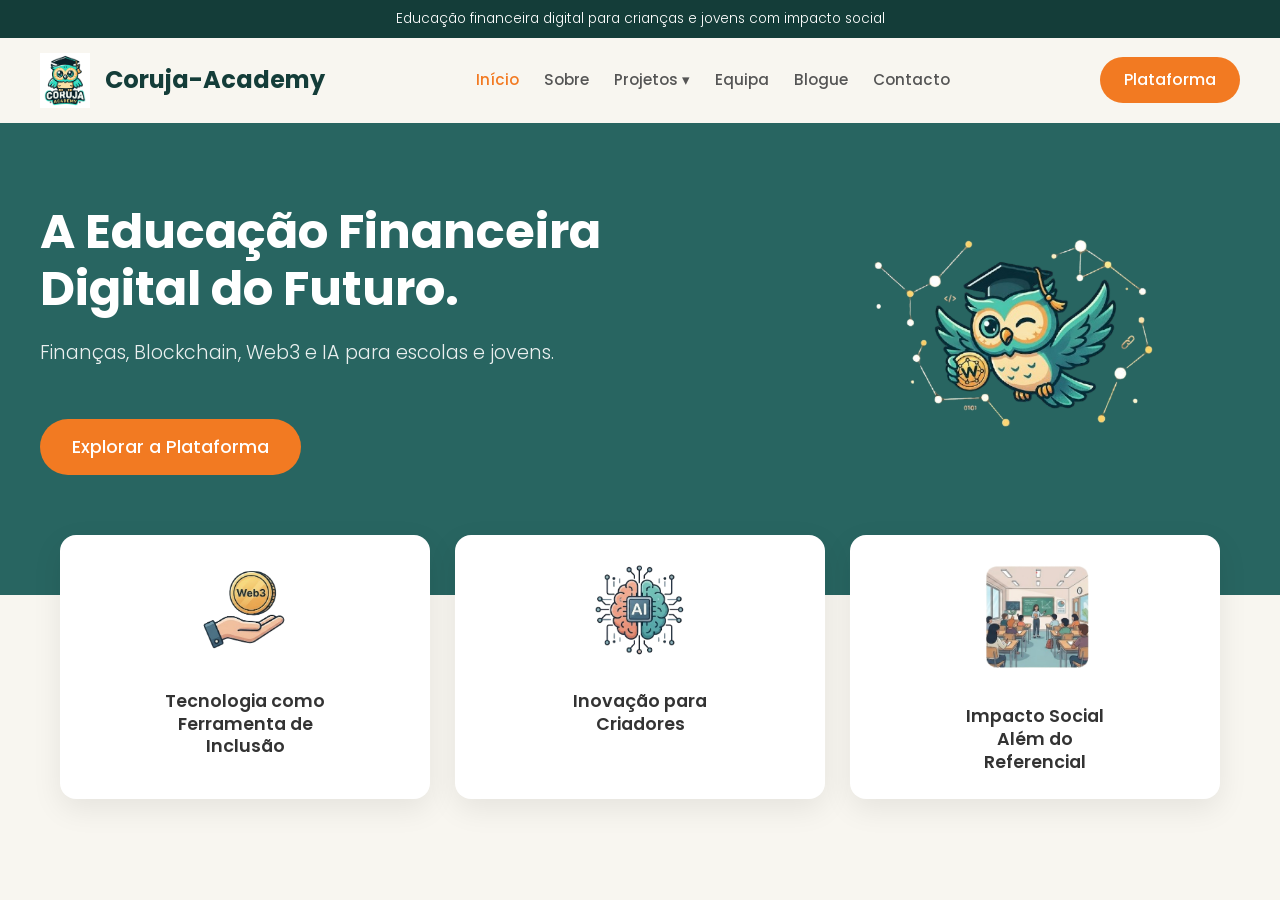
==== index.html @ 9fd053d0 "." ====
<!DOCTYPE html>
<html lang="pt" data-theme="light">
  <head>
    <title>Coruja-Academy | Educação Financeira Digital</title>
    <meta charset="UTF-8" />
    <meta name="viewport" content="width=device-width, initial-scale=1.0" />
    <link rel="preconnect" href="https://fonts.googleapis.com" />
    <link rel="preconnect" href="https://fonts.gstatic.com" crossorigin />
    <link
      href="https://fonts.googleapis.com/css2?family=Poppins:wght@300;400;500;600;700&display=swap"
      rel="stylesheet"
    />
    <link rel="stylesheet" href="./assets/css/_variables.css" />
    <link rel="stylesheet" href="./assets/css/global.css" />
    <link rel="stylesheet" href="./assets/css/index.css" />
  </head>
  <body>
    <!-- Barra de Anúncio Topo -->
    <div class="top-bar">
      <p>Educação financeira digital para crianças e jovens com impacto social</p>
    </div>

    <!-- Cabeçalho Principal -->
    <header class="main-header">
      <div class="logo-container">
        <img
          src="./assets/images/Coruja-Academy-moodle.webp"
          alt="Logotipo Coruja-Academy"
          class="logo-img"
        />
        <span class="logo-text">Coruja-Academy</span>
      </div>
      
      <nav class="main-nav">
        <ul>
          <li><a href="index.html" class="active">Início</a></li>
          <li><a href="sobre.html">Sobre</a></li>
          <li><a href="projetos.html">Projetos ▾</a></li>
          <li><a href="equipa.html">Equipa</a></li>
          <li><a href="blogue.html">Blogue</a></li>
          <li><a href="contacto.html">Contacto</a></li>
        </ul>
      </nav>

      <div class="header-actions">
        <a href="plataforma.html" class="btn btn-primary">Plataforma</a>
      </div>
    </header>

    <main>
      <!-- Secção Hero (Banner Principal) -->
      <section class="hero-section">
        <!-- Padrão de fundo (opcional, podes usar uma imagem aqui via CSS) -->
        <div class="hero-bg-pattern"></div>
        
        <div class="hero-content">
          <div class="hero-text">
            <h1>A Educação Financeira<br>Digital do Futuro.</h1>
            <p>Finanças, Blockchain, Web3 e IA para escolas e jovens.</p>
            <a href="plataforma.html" class="btn btn-primary btn-large">Explorar a Plataforma</a>
          </div>
          
          <div class="hero-image">
            <img src="./assets/images/coruja_mascote.png" alt="Coruja Mascote" />
          </div>
        </div>
      </section>

      <!-- Secção de Destaques (Cartões Sobrepostos) -->
      <section class="features-section">
        <div class="container features-grid">
          
          <!-- Cartão 1 -->
          <div class="feature-card">
            <div class="feature-icon">
              <img src="./assets/images/icon-web3.png" alt="Ícone Web3" />
            </div>
            <h3>Tecnologia como<br>Ferramenta de<br>Inclusão</h3>
          </div>

          <!-- Cartão 2 -->
          <div class="feature-card">
            <div class="feature-icon">
              <img src="./assets/images/icon-ai.png" alt="Ícone IA" />
            </div>
            <h3>Inovação para<br>Criadores</h3>
          </div>

          <!-- Cartão 3 -->
          <div class="feature-card">
            <div class="feature-image-wrapper">
               <img src="./assets/images/impacto-social.png" alt="Sala de aula" />
            </div>
            <h3>Impacto Social<br>Além do<br>Referencial</h3>
          </div>

        </div>
      </section>
      
      <!-- O resto do teu conteúdo (Equipa, Blog) entraria aqui abaixo -->

    </main>
  </body>
</html>
---- assets/css/_variables.css ----
/* =========================================
   VARIÁVEIS GLOBAIS
   ========================================= */
:root {
  /* Cores Coruja-Academy (Novas) */
  --color-primary-teal: #2A6A65;
  --color-dark-teal: #143D39;
  --color-orange: #F27A22;
  --color-orange-hover: #d96819;
  --color-bg-light: #F8F6F0;
  --color-text-dark: #333333;
  --color-text-light: #ffffff;
  
  /* Cores de Sistema (Antigas) */
  --blue01: #42446e;
  --grey01: #040d11; 
  --grey02: #363636;
  --grey03: #666666;
  --grey04: #a7a7a7;
  --grey05: #cccccc;
  --green01: #018c0f;
  --green02: #d7ffe0;
  --white: #eef7fb;
  --primaryGradient: linear-gradient(#98c7e7, #4a4dd3);
  
  /* Tipografia */
  --font-main: 'Poppins', sans-serif;
  --fontWeightLight: 300;
  --fontWeightRegular: 400;
  --fontWeightMedium: 500;
  --fontWeightBold: 600;
  --fontWeightSuperBold: 700;
}

html[data-theme="light"] {
  --background: var(--white);
  --colorH1: var(--blue01);
  --colorH2: var(--blue01);
  --colorH3: var(--grey03);
  --colorH4: var(--blue01);
  --colorP: var(--grey03);
  --colorPrimaryMenu: var(--grey03);
  --colorText: var(--blue01);
  --colorBorder: #949494;
}

html[data-theme="dark"] {
  --background: var(--grey01);
  --colorH1: var(--grey05);
  --colorH2: var(--grey05);
  --colorH3: var(--grey04);
  --colorH4: var(--grey05);
  --colorP: var(--grey05);
  --colorPrimaryMenu: var(--grey04);
  --colorText: var(--white);
  --colorBorder: #949494;
}
---- assets/css/global.css ----
/* =========================================
   ESTILOS GLOBAIS (Reset, Nav, Base Layout)
   ========================================= */

* {
  margin: 0;
  padding: 0;
  box-sizing: border-box;
}

body {
  font-family: var(--font-main);
  background-color: var(--color-bg-light);
  color: var(--color-text-dark);
  line-height: 1.6;
}

a {
  text-decoration: none;
  color: inherit;
}

.container {
  max-width: 1200px;
  margin: 0 auto;
  padding: 0 20px;
}

/* --- Componentes Globais: Botões --- */
.btn {
  display: inline-block;
  padding: 10px 24px;
  border-radius: 30px;
  font-weight: 500;
  cursor: pointer;
  transition: all 0.3s ease;
}

.btn-primary {
  background-color: var(--color-orange);
  color: var(--color-text-light);
  border: none;
}

.btn-primary:hover {
  background-color: var(--color-orange-hover);
}

.btn-large {
  padding: 14px 32px;
  font-size: 1.1rem;
  margin-top: 20px;
}

/* --- Header e Navegação --- */
.top-bar {
  background-color: var(--color-dark-teal);
  color: var(--color-text-light);
  text-align: center;
  padding: 8px 15px;
  font-size: 0.85rem;
  font-weight: 300;
}

.main-header {
  display: flex;
  justify-content: space-between;
  align-items: center;
  padding: 15px 40px;
  background-color: var(--color-bg-light);
}

.logo-container {
  display: flex;
  align-items: center;
  gap: 15px;
}

.logo-img {
  width: 50px;
  height: auto;
}

.logo-text {
  font-size: 1.5rem;
  font-weight: 700;
  color: var(--color-dark-teal);
}

.main-nav ul {
  display: flex;
  list-style: none;
  gap: 25px;
}

.main-nav a {
  font-size: 0.95rem;
  font-weight: 500;
  color: #555;
  transition: color 0.3s;
}

.main-nav a:hover, .main-nav a.active {
  color: var(--color-orange);
}

/* --- Layout Estrutural Partilhado (Hero & Features) --- */
.hero-section {
  background-color: var(--color-primary-teal);
  position: relative;
  overflow: hidden;
  padding: 80px 40px 120px 40px;
}

.hero-bg-pattern {
  position: absolute;
  top: 0; left: 0; right: 0; bottom: 0;
  opacity: 0.1;
  background-color: var(--color-dark-teal);
  background-size: 20px 20px;
  z-index: 1;
}

.hero-content {
  max-width: 1200px;
  margin: 0 auto;
  display: flex;
  justify-content: space-between;
  align-items: center;
  position: relative;
  z-index: 2;
}

.hero-text {
  color: var(--color-text-light);
  max-width: 50%;
}

.hero-text h1, .hero-text h2 {
  font-size: 3rem;
  font-weight: 700;
  line-height: 1.2;
  margin-bottom: 20px;
}

.hero-text p {
  font-size: 1.2rem;
  font-weight: 300;
  margin-bottom: 30px;
  opacity: 0.9;
}

.features-section {
  position: relative;
  z-index: 10;
  margin-top: -60px; 
  padding-bottom: 60px;
}

.features-grid {
  display: flex;
  justify-content: space-between;
  gap: 25px;
}

.feature-card {
  background-color: #ffffff;
  border-radius: 16px;
  padding: 25px;
  flex: 1;
  display: flex;
  flex-direction: column; 
  align-items: center;    
  text-align: center;     
  gap: 20px;
  box-shadow: 0 10px 30px rgba(0,0,0,0.08);
  transition: transform 0.3s ease;
}

.feature-card:hover {
  transform: translateY(-5px);
}

.feature-card h3 {
  font-size: 1.1rem;
  font-weight: 600;
  color: var(--color-text-dark);
  line-height: 1.3;
}

.feature-card p {
  font-size: 1.1rem;
  font-weight: var(--fontWeightLight);
  color: var(--color-text-dark);
  line-height: 1.3;
}

@media (max-width: 992px) {
  .hero-content {
    flex-direction: column;
    text-align: center;
    gap: 40px;
  }
  .hero-text {
    max-width: 100%;
  }
  .features-grid {
    flex-direction: column;
  }
  .features-section {
    margin-top: 40px; 
  }

  
}
---- assets/css/index.css ----
/* =========================================
   PÁGINA: INÍCIO
   ========================================= */

.hero-image img {
  max-width: 450px;
  height: auto;
  animation: float 6s ease-in-out infinite;
}

@keyframes float {
  0% { transform: translateY(0px); }
  50% { transform: translateY(-20px); }
  100% { transform: translateY(0px); }
}

.feature-icon img {
  width: 100px;
  height: auto;
}

.feature-image-wrapper img {
  width: 120px;
  border-radius: 8px;
}
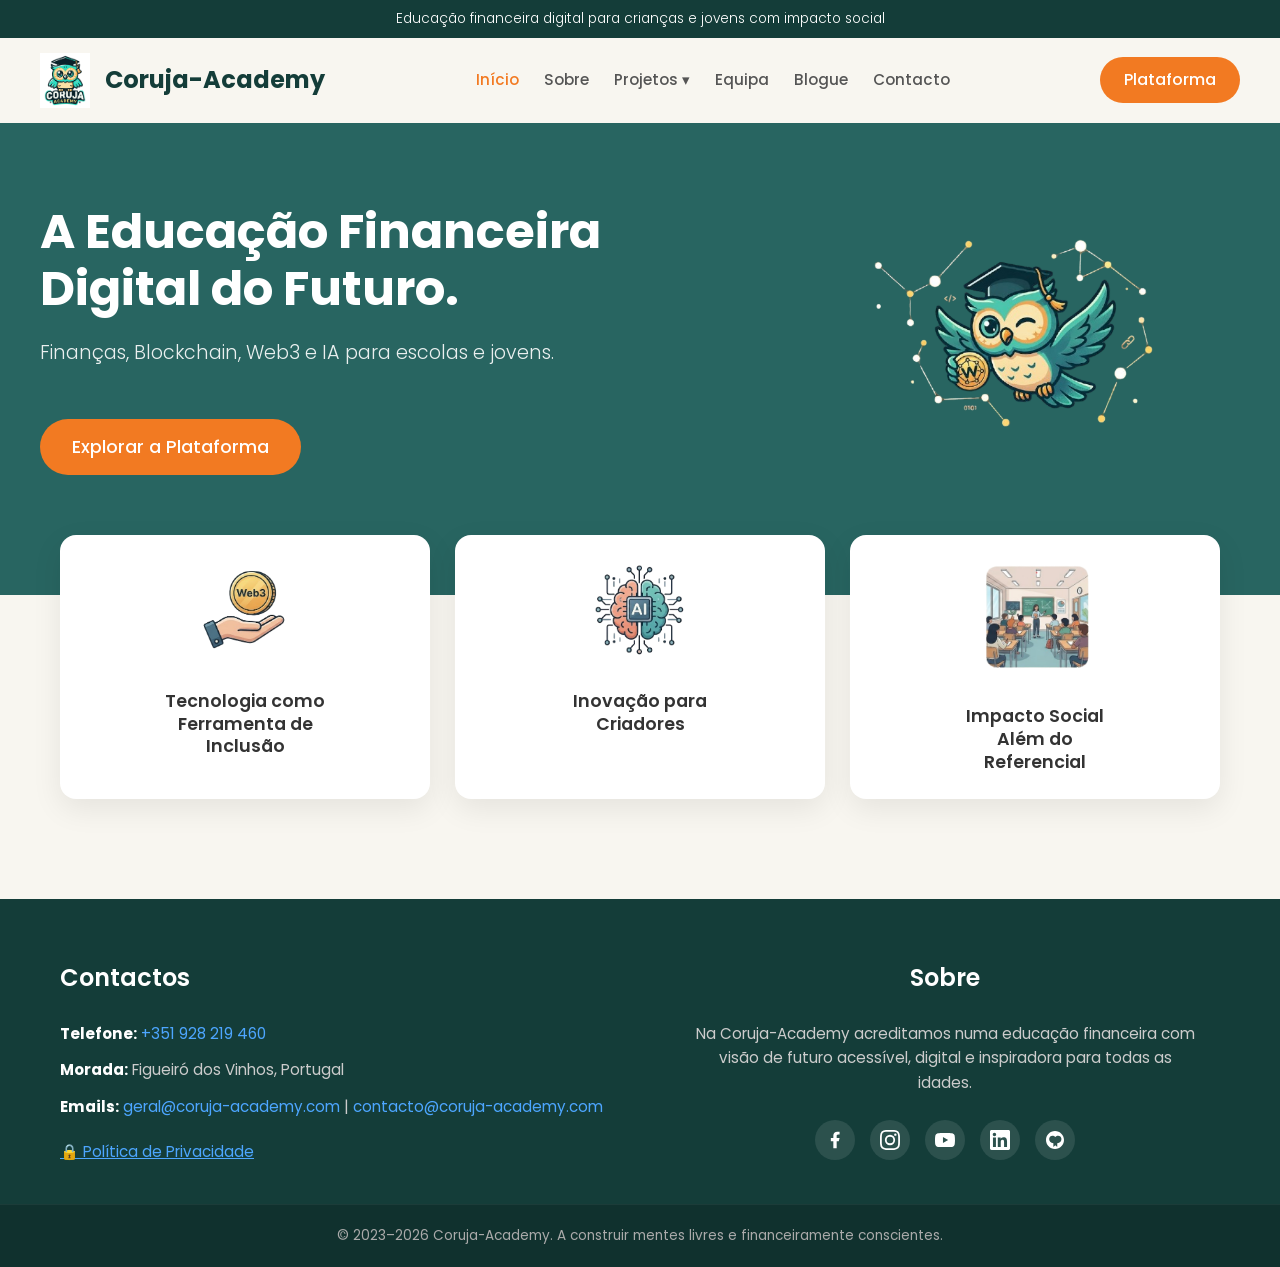
==== commit 79fc7f06: "," ====
--- a/index.html
+++ b/index.html
@@ -35,7 +35,13 @@
         <ul>
           <li><a href="index.html" class="active">Início</a></li>
           <li><a href="sobre.html">Sobre</a></li>
-          <li><a href="projetos.html">Projetos ▾</a></li>
+          <li class="dropdown">
+            <a href="#">Projetos ▾</a>
+            <ul class="dropdown-menu">
+              <li><a href="programas.html">Programas</a></li>
+              <li><a href="projeto-coruja.html">Projeto Coruja-Academy</a></li>
+            </ul>
+          </li>
           <li><a href="equipa.html">Equipa</a></li>
           <li><a href="blogue.html">Blogue</a></li>
           <li><a href="contacto.html">Contacto</a></li>
@@ -96,9 +102,91 @@
 
         </div>
       </section>
-      
-      <!-- O resto do teu conteúdo (Equipa, Blog) entraria aqui abaixo -->
+    </main>
+    <footer class="main-footer">
+      <div class="container footer-content">
+        
+        <!-- Coluna Esquerda: Contactos -->
+        <div class="footer-column">
+          <h3>Contactos</h3>
+          <ul class="contact-list">
+            <li><strong>Telefone:</strong> <a href="tel:+351928219460">+351 928 219 460</a></li>
+            <li><strong>Morada:</strong> Figueiró dos Vinhos, Portugal</li>
+            <li><strong>Emails:</strong> <a href="mailto:geral@coruja-academy.com">geral@coruja-academy.com</a> | <a href="mailto:contacto@coruja-academy.com">contacto@coruja-academy.com</a></li>
+          </ul>
+          <a href="https://coruja-academy.com/politica-de-privacidade-e-termos-de-utilizacao/" class="privacy-link">🔒 Política de Privacidade</a>
+        </div>
 
-    </main>
+        <!-- Coluna Direita: Sobre -->
+        <div class="footer-column">
+          <h3>Sobre</h3>
+          <p>Na Coruja-Academy acreditamos numa educação financeira com visão de futuro acessível, digital e inspiradora para todas as idades.</p>
+          <div class="social-icons">
+            <!-- Facebook -->
+            <a href="https://www.facebook.com/corujaaacademy" class="social-icon" aria-label="Facebook">
+              <svg viewBox="0 0 24 24" width="20" height="20" fill="currentColor">
+                <path d="M14 13.5h2.5l1-4H14v-2c0-1.03 0-2 2-2h1.5V2.14c-.326-.043-1.557-.14-2.857-.14C11.928 2 10 3.657 10 6.7v2.8H7v4h3V22h4v-8.5z"/>
+              </svg>
+            </a>
+            
+            <!-- Instagram -->
+            <a href="https://www.instagram.com/corujaaacademy" class="social-icon" aria-label="Instagram">
+              <svg viewBox="0 0 24 24" width="20" height="20" fill="currentColor">
+                <path d="M12 2.163c3.204 0 3.584.012 4.85.07 3.252.148 4.771 1.691 4.919 4.919.058 1.265.069 1.645.069 4.849 0 3.205-.012 3.584-.069 4.849-.149 3.225-1.664 4.771-4.919 4.919-1.266.058-1.644.07-4.85.07-3.204 0-3.584-.012-4.849-.07-3.26-.149-4.771-1.699-4.919-4.92-.058-1.265-.07-1.644-.07-4.849 0-3.204.013-3.583.07-4.849.149-3.227 1.664-4.771 4.919-4.919 1.266-.057 1.645-.069 4.849-.069zM12 0C8.741 0 8.333.014 7.053.072 2.695.272.273 2.69.073 7.052.014 8.333 0 8.741 0 12c0 3.259.014 3.668.072 4.948.2 4.358 2.618 6.78 6.98 6.98C8.333 23.986 8.741 24 12 24c3.259 0 3.668-.014 4.948-.072 4.354-.2 6.782-2.618 6.979-6.98.059-1.28.073-1.689.073-4.948 0-3.259-.014-3.667-.072-4.947-.196-4.354-2.617-6.78-6.979-6.98C15.668.014 15.259 0 12 0zm0 5.838a6.162 6.162 0 100 12.324 6.162 6.162 0 000-12.324zM12 16a4 4 0 110-8 4 4 0 010 8zm6.406-11.845a1.44 1.44 0 100 2.881 1.44 1.44 0 000-2.881z"/>
+              </svg>
+            </a>
+
+            <!-- YouTube -->
+            <a href="https://www.youtube.com/@Coruja-Academy" class="social-icon" aria-label="YouTube">
+              <svg viewBox="0 0 24 24" width="20" height="20" fill="currentColor">
+                <path d="M23.498 6.186a3.016 3.016 0 0 0-2.122-2.136C19.505 3.545 12 3.545 12 3.545s-7.505 0-9.377.505A3.017 3.017 0 0 0 .502 6.186C0 8.07 0 12 0 12s0 3.93.502 5.814a3.016 3.016 0 0 0 2.122 2.136c1.871.505 9.376.505 9.376.505s7.505 0 9.377-.505a3.015 3.015 0 0 0 2.122-2.136C24 15.93 24 12 24 12s0-3.93-.502-5.814zM9.545 15.568V8.432L15.818 12l-6.273 3.568z"/>
+              </svg>
+            </a>
+
+            <!-- LinkedIn -->
+            <a href="https://www.linkedin.com/company/coruja-academy/posts/?feedView=all" class="social-icon" aria-label="LinkedIn">
+              <svg viewBox="0 0 24 24" width="20" height="20" fill="currentColor">
+                <path d="M20.447 20.452h-3.554v-5.569c0-1.328-.027-3.037-1.852-3.037-1.853 0-2.136 1.445-2.136 2.939v5.667H9.351V9h3.414v1.561h.046c.477-.9 1.637-1.85 3.37-1.85 3.601 0 4.267 2.37 4.267 5.455v6.286zM5.337 7.433c-1.144 0-2.063-.926-2.063-2.065 0-1.138.92-2.063 2.063-2.063 1.14 0 2.064.925 2.064 2.063 0 1.139-.925 2.065-2.064 2.065zm1.782 13.019H3.555V9h3.564v11.452zM22.225 0H1.771C.792 0 0 .774 0 1.729v20.542C0 23.227.792 24 1.771 24h20.451C23.2 24 24 23.227 24 22.271V1.729C24 .774 23.2 0 22.222 0h.003z"/>
+              </svg>
+            </a>
+
+            <!-- OpenSea -->
+            <a href="https://opensea.io/0x32bb8fd0240c0668f5abc027a41864d397c1a126" class="social-icon" aria-label="OpenSea">
+              <svg viewBox="0 0 24 24" width="18" height="18" fill="currentColor">
+                <path d="M12 24C5.373 24 0 18.627 0 12S5.373 0 12 0s12 5.373 12 12-5.373 12-12 12zm3.118-17.72c-1.074.195-2.02.775-2.695 1.637-.676-.862-1.62-1.442-2.694-1.637a4.908 4.908 0 0 0-5.467 4.148 4.887 4.887 0 0 0 1.258 3.82c1.074 1.196 2.662 1.884 4.316 2.052v4.717c0 .17.202.26.326.14l2.257-2.257 2.257 2.257c.124.12.326.03.326-.14v-4.717c1.654-.168 3.242-.856 4.316-2.052a4.887 4.887 0 0 0 1.258-3.82 4.908 4.908 0 0 0-5.467-4.148z"/>
+              </svg>
+            </a>
+          </div>
+        </div>
+
+      </div>
+
+      <!-- Barra Inferior de Copyright -->
+      <div class="footer-bottom">
+        <div class="container">
+          <p>© 2023–2026 Coruja-Academy. A construir mentes livres e financeiramente conscientes.</p>
+        </div>
+      </div>
+    </footer>
+    <script>
+      document.addEventListener('DOMContentLoaded', function() {
+        const dropdownToggle = document.querySelector('.dropdown > a');
+        const dropdownParent = document.querySelector('.dropdown');
+
+        if(dropdownToggle) {
+          dropdownToggle.addEventListener('click', function(e) {
+            e.preventDefault(); // Evita que a página faça scroll para o topo ao clicar no "#"
+            dropdownParent.classList.toggle('show');
+          });
+
+          // Truque de UX: Fecha o menu se o utilizador clicar noutro local do site
+          document.addEventListener('click', function(e) {
+            if (!dropdownParent.contains(e.target)) {
+              dropdownParent.classList.remove('show');
+            }
+          });
+        }
+      });
+    </script>
   </body>
 </html>
--- a/assets/css/global.css
+++ b/assets/css/global.css
@@ -68,6 +68,9 @@
   align-items: center;
   padding: 15px 40px;
   background-color: var(--color-bg-light);
+  
+  position: relative;
+  z-index: 999;
 }
 
 .logo-container {
@@ -87,7 +90,7 @@
   color: var(--color-dark-teal);
 }
 
-.main-nav ul {
+.main-nav > ul {
   display: flex;
   list-style: none;
   gap: 25px;
@@ -211,5 +214,209 @@
     margin-top: 40px; 
   }
 
-  
+
+}
+
+
+/* --- Menu Dropdown (Atualizado para Clique) --- */
+.dropdown {
+  position: relative;
+}
+
+.dropdown-menu {
+  display: none; /* Garante que começa sempre escondido */
+  position: absolute;
+  top: 100%;
+  left: 0;
+  background-color: #ffffff;
+  box-shadow: 0 8px 25px rgba(0,0,0,0.1);
+  border-radius: 8px;
+  min-width: 240px;
+  flex-direction: column;
+  padding: 10px 0;
+  z-index: 100;
+}
+
+.dropdown-menu li {
+  width: 100%;
+}
+
+.dropdown-menu a {
+  display: block;
+  padding: 12px 20px;
+  font-size: 0.9rem;
+  color: var(--color-text-dark);
+  font-weight: 400;
+}
+
+.dropdown-menu a:hover {
+  background-color: var(--color-bg-light);
+  color: var(--color-orange);
+}
+
+/* A classe 'show' será adicionada pelo JavaScript quando clicarmos */
+.dropdown.show .dropdown-menu {
+  display: flex;
+}
+
+/*
+*
+* FOOTER
+*
+*/
+
+
+.footerWrapper .mainFooter {
+  display: flex;
+  justify-content: space-between;
+  align-items: center;
+  border-bottom: 2px solid var(--grey03);
+
+}
+
+/* =========================================
+   FOOTER GLOBAL
+   ========================================= */
+.main-footer {
+  background-color: var(--color-dark-teal); /* Verde escuro da marca em vez de preto */
+  color: var(--color-text-light);
+  padding-top: 60px;
+  margin-top: 40px; /* Garante espaço da secção anterior */
+}
+
+.footer-content {
+  display: flex;
+  justify-content: space-between;
+  gap: 60px;
+  margin-bottom: 40px;
+}
+
+.footer-column {
+  flex: 1;
+}
+
+.footer-column h3 {
+  font-size: 1.5rem;
+  margin-bottom: 25px;
+  color: #ffffff;
+  font-weight: 600;
+}
+
+/* Estilos da Lista de Contactos */
+.contact-list {
+  list-style: none;
+  margin-bottom: 20px;
+}
+
+.contact-list li {
+  margin-bottom: 12px;
+  color: #cccccc; /* Cinza claro para leitura mais suave */
+  font-size: 0.95rem;
+}
+
+.contact-list strong {
+  color: #ffffff;
+}
+
+/* Estilo para links de email e telefone */
+.contact-list a {
+  color: #4da6ff; /* O azul claro do site original */
+  transition: color 0.3s;
+}
+
+.contact-list a:hover {
+  color: var(--color-orange); /* Toque da nova identidade ao passar o rato */
+}
+
+.privacy-link {
+  display: inline-block;
+  color: #4da6ff;
+  text-decoration: underline;
+  font-size: 0.95rem;
+  transition: color 0.3s;
+}
+
+.privacy-link:hover {
+  color: var(--color-orange);
+}
+
+/* Coluna Sobre */
+.footer-column p {
+  color: #cccccc;
+  line-height: 1.6;
+  margin-bottom: 25px;
+  font-size: 0.95rem;
+  max-width: 500px;
+  text-align: center;
+}
+
+.footer-column:last-child {
+  display: flex;
+  flex-direction: column;
+  align-items: center;
+  text-align: center;  
+}
+
+.footer-column:last-child p {
+  color: #cccccc;
+  line-height: 1.6;
+  margin-bottom: 25px;
+  font-size: 0.95rem;
+  max-width: 500px;
+}
+
+/* Redes Sociais */
+.social-icons {
+  display: flex;
+  justify-content: center;
+  gap: 15px;
+}
+
+.social-icon {
+  display: flex;
+  align-items: center;
+  justify-content: center;
+  width: 40px;
+  height: 40px;
+  background-color: rgba(255, 255, 255, 0.1); /* Círculo subtil transparente */
+  border-radius: 50%;
+  color: #ffffff;
+  transition: background-color 0.3s, transform 0.3s;
+  font-weight: 600;
+  font-size: 0.85rem;
+}
+
+.social-icon:hover {
+  background-color: var(--color-orange);
+  transform: translateY(-4px); /* Pequeno salto ao passar o rato */
+  color: #ffffff;
+}
+
+.social-icon svg {
+  transition: transform 0.3s ease;
+}
+
+.social-icon:hover svg {
+  transform: scale(1.1); /* Faz o ícone "crescer" um bocadinho dentro do círculo */
+}
+
+/* Barra de Copyright (Fundo) */
+.footer-bottom {
+  background-color: rgba(0, 0, 0, 0.2); /* Escurece ligeiramente o verde escuro */
+  padding: 20px 0;
+  text-align: center;
+  border-top: 1px solid rgba(255, 255, 255, 0.05); /* Linha divisória muito ténue */
+}
+
+.footer-bottom p {
+  font-size: 0.85rem;
+  color: #aaaaaa;
+}
+
+/* Responsividade para Telemóveis e Tablets */
+@media (max-width: 768px) {
+  .footer-content {
+    flex-direction: column;
+    gap: 40px;
+  }
 }
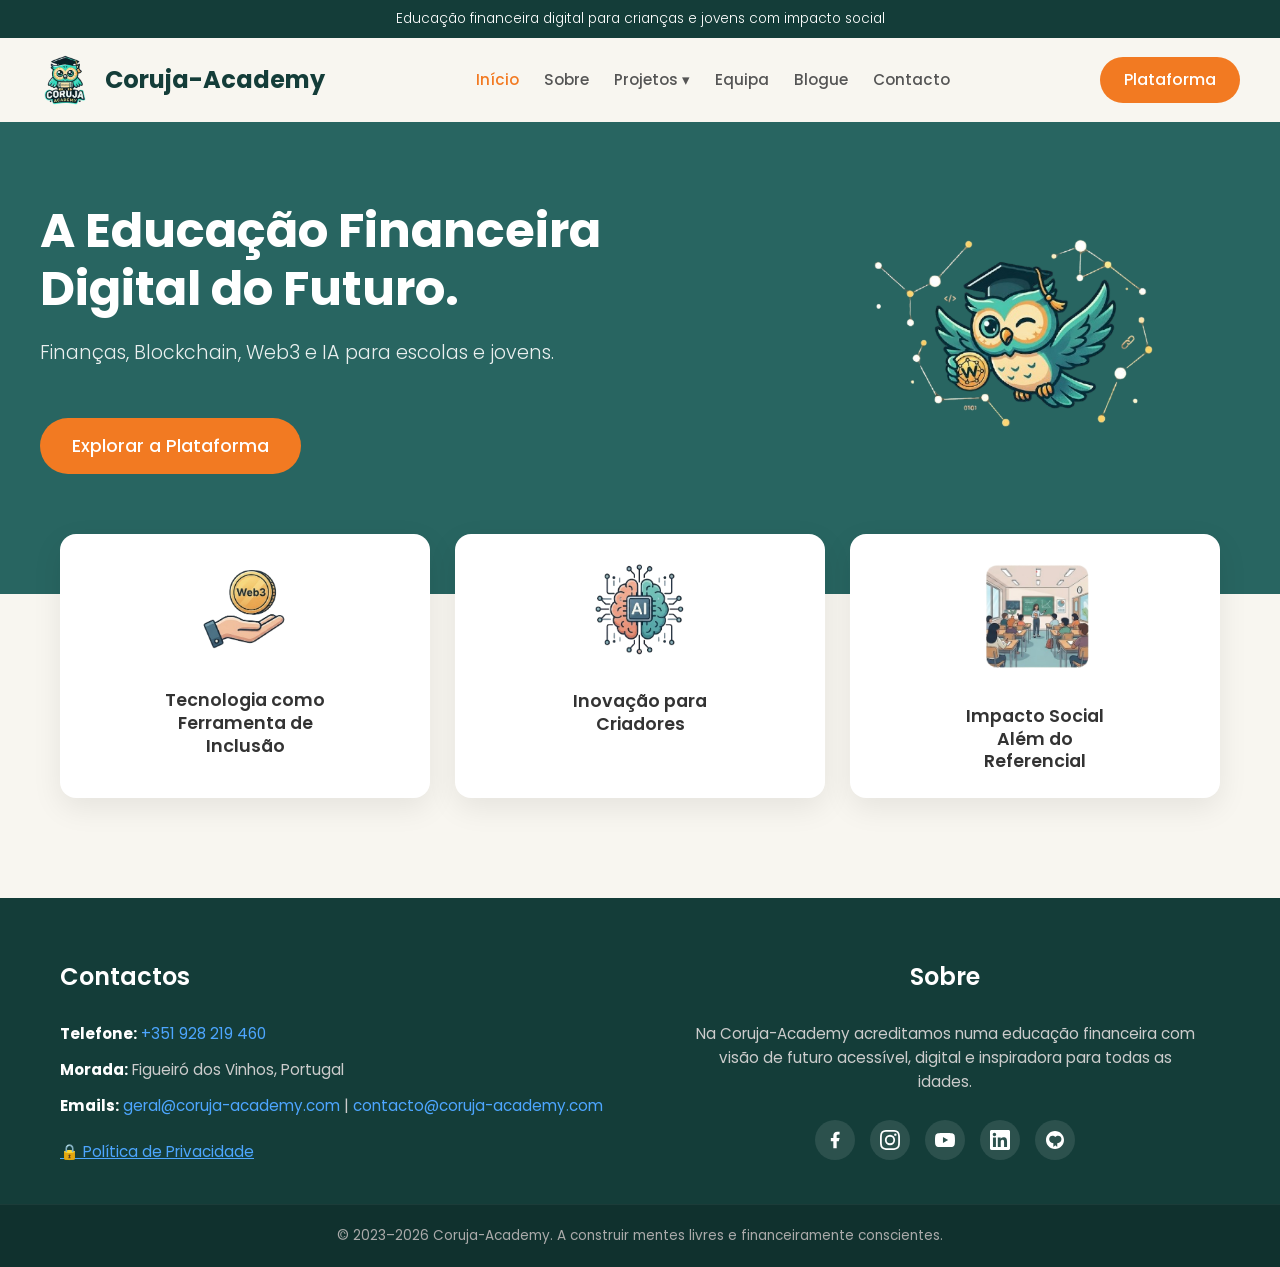
==== commit cacf2ff4: "." ====
--- a/index.html
+++ b/index.html
@@ -23,11 +23,7 @@
     <!-- Cabeçalho Principal -->
     <header class="main-header">
       <div class="logo-container">
-        <img
-          src="./assets/images/Coruja-Academy-moodle.webp"
-          alt="Logotipo Coruja-Academy"
-          class="logo-img"
-        />
+         <img src="./assets/images/coruja.webp" alt="Logotipo" class="logo-img" />
         <span class="logo-text">Coruja-Academy</span>
       </div>
       
@@ -39,7 +35,7 @@
             <a href="#">Projetos ▾</a>
             <ul class="dropdown-menu">
               <li><a href="programas.html">Programas</a></li>
-              <li><a href="projeto-coruja.html">Projeto Coruja-Academy</a></li>
+              <li><a href="academy.html">Projeto Coruja-Academy</a></li>
             </ul>
           </li>
           <li><a href="equipa.html">Equipa</a></li>
--- a/assets/css/global.css
+++ b/assets/css/global.css
@@ -235,6 +235,7 @@
   flex-direction: column;
   padding: 10px 0;
   z-index: 100;
+  list-style: none;
 }
 
 .dropdown-menu li {
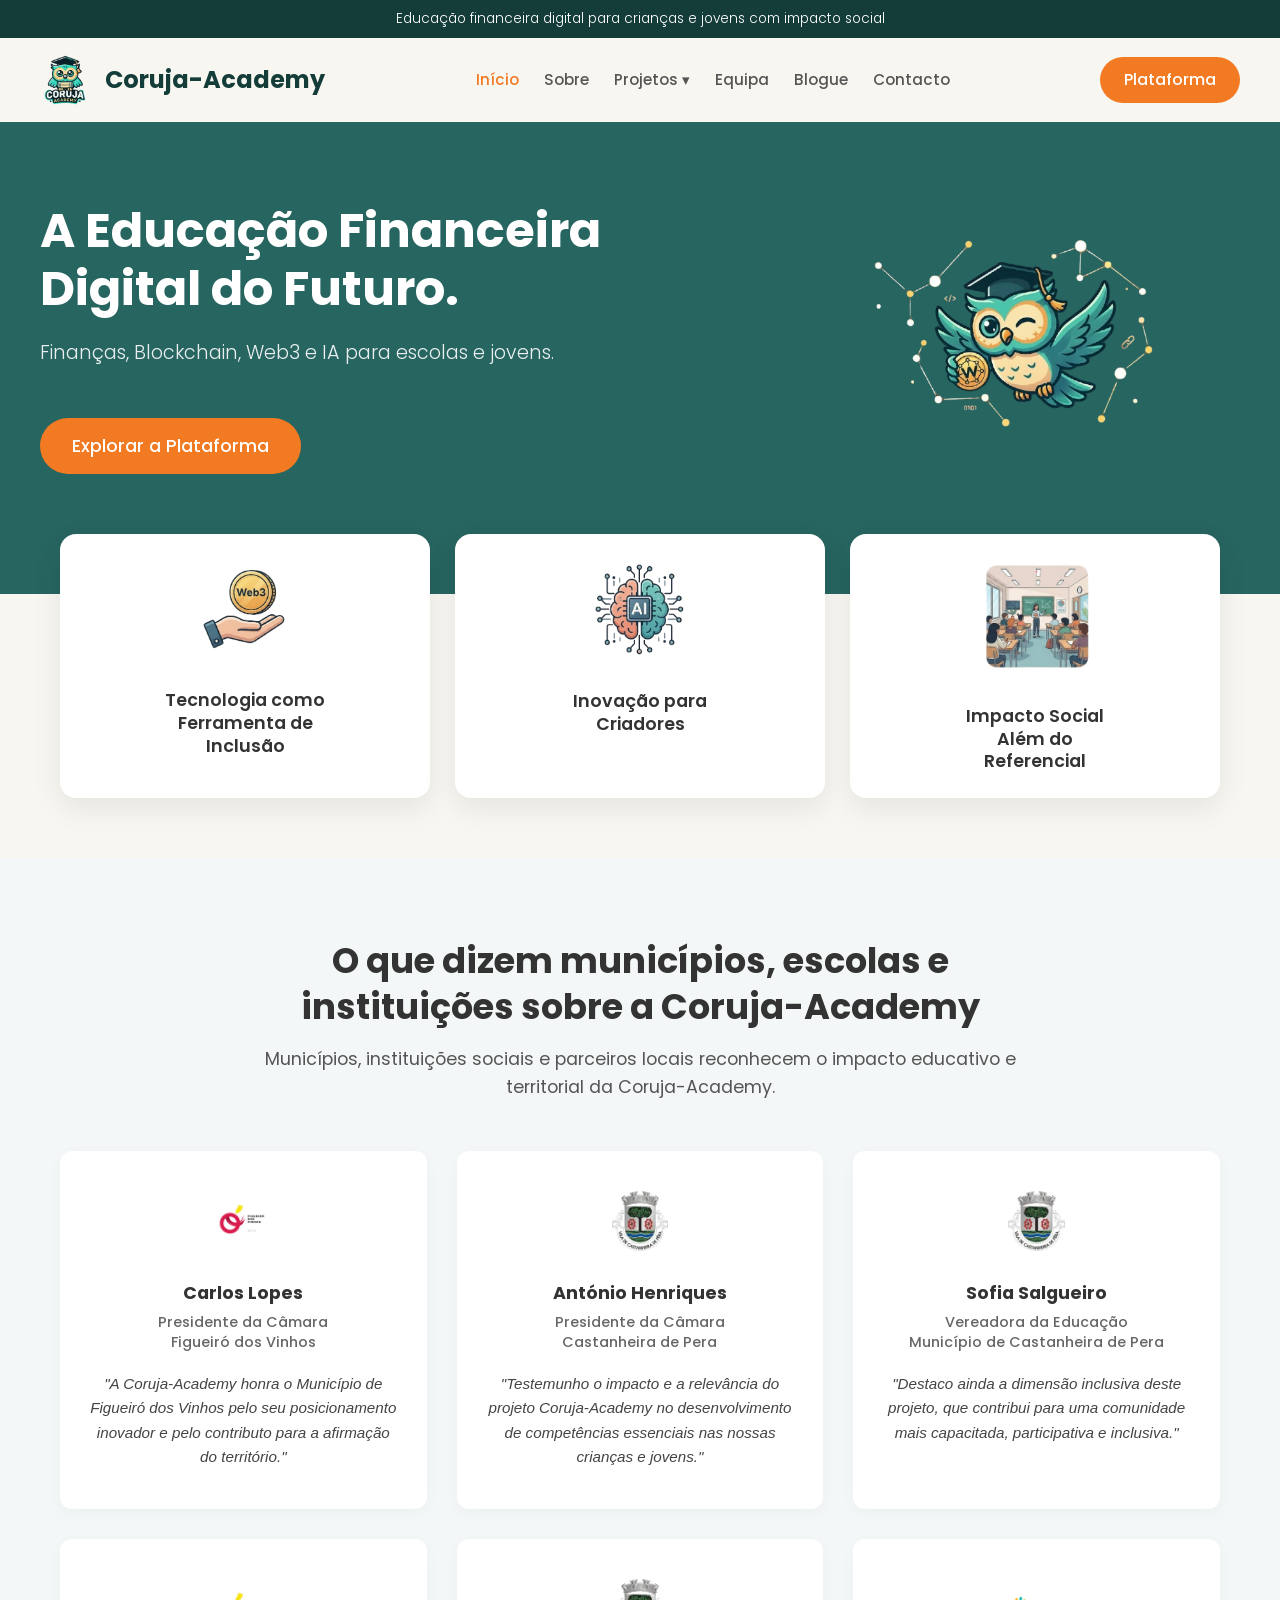
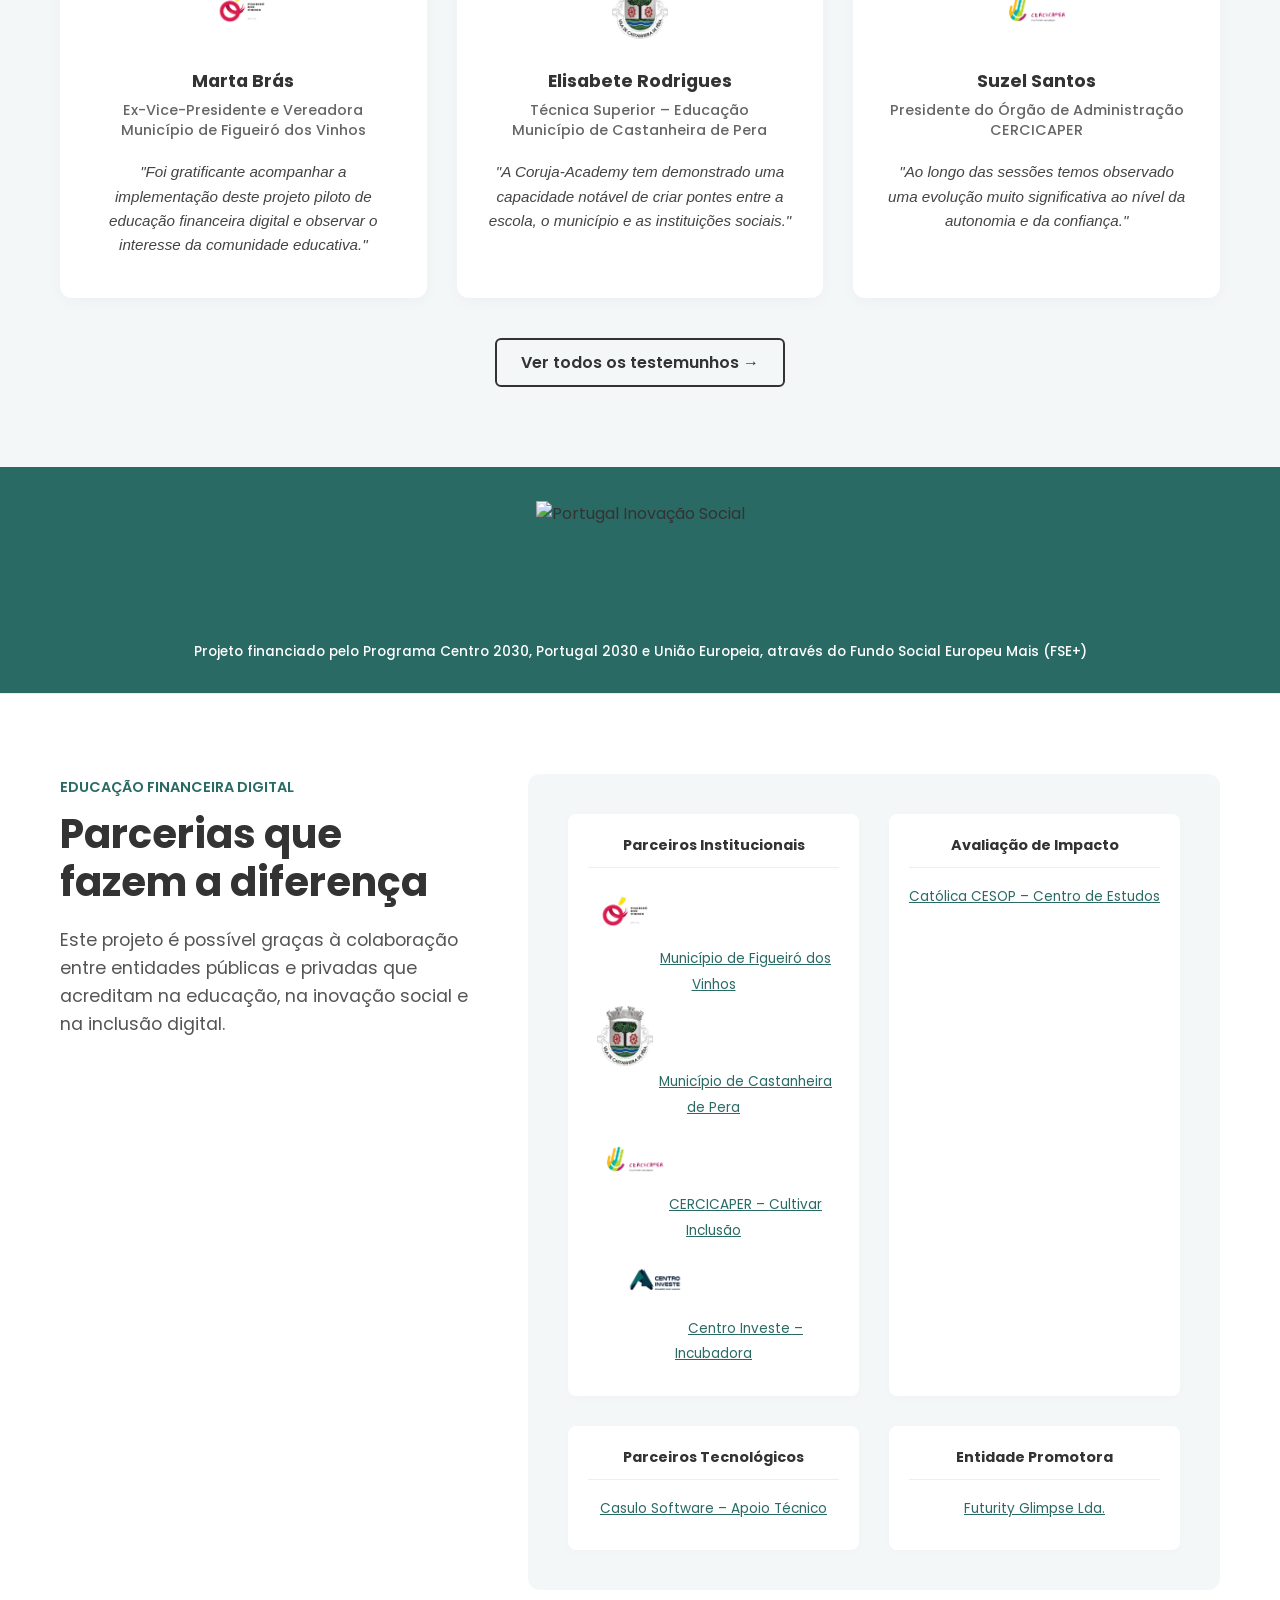
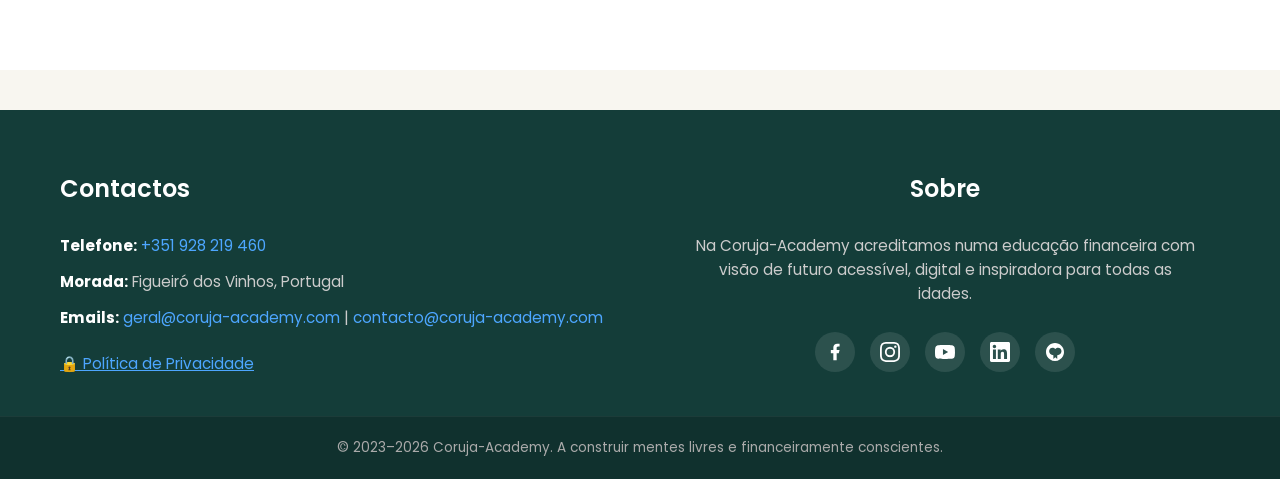
==== commit 5a91f5f8: "." ====
--- a/index.html
+++ b/index.html
@@ -98,6 +98,124 @@
 
         </div>
       </section>
+      <section class="testimonials-section">
+        <div class="container">
+          <header class="section-header-centered">
+            <h2>O que dizem municípios, escolas e instituições sobre a Coruja-Academy</h2>
+            <p>Municípios, instituições sociais e parceiros locais reconhecem o impacto educativo e territorial da Coruja-Academy.</p>
+          </header>
+
+          <div class="testimonials-grid">
+            <div class="testimonial-card">
+              <img src="./assets/images/figueiro.webp" alt="Logo Figueiró dos Vinhos" class="test-logo">
+              <h4>Carlos Lopes</h4>
+              <h5>Presidente da Câmara<br>Figueiró dos Vinhos</h5>
+              <p>"A Coruja-Academy honra o Município de Figueiró dos Vinhos pelo seu posicionamento inovador e pelo contributo para a afirmação do território."</p>
+            </div>
+
+            <div class="testimonial-card">
+              <img src="./assets/images/castanheira.webp" alt="Logo Castanheira de Pera" class="test-logo">
+              <h4>António Henriques</h4>
+              <h5>Presidente da Câmara<br>Castanheira de Pera</h5>
+              <p>"Testemunho o impacto e a relevância do projeto Coruja-Academy no desenvolvimento de competências essenciais nas nossas crianças e jovens."</p>
+            </div>
+
+            <div class="testimonial-card">
+              <img src="./assets/images/castanheira.webp" alt="Logo Castanheira de Pera" class="test-logo">
+              <h4>Sofia Salgueiro</h4>
+              <h5>Vereadora da Educação<br>Município de Castanheira de Pera</h5>
+              <p>"Destaco ainda a dimensão inclusiva deste projeto, que contribui para uma comunidade mais capacitada, participativa e inclusiva."</p>
+            </div>
+
+            <div class="testimonial-card">
+              <img src="./assets/images/figueiro.webp" alt="Logo Figueiró dos Vinhos" class="test-logo">
+              <h4>Marta Brás</h4>
+              <h5>Ex-Vice-Presidente e Vereadora<br>Município de Figueiró dos Vinhos</h5>
+              <p>"Foi gratificante acompanhar a implementação deste projeto piloto de educação financeira digital e observar o interesse da comunidade educativa."</p>
+            </div>
+
+            <div class="testimonial-card">
+              <img src="./assets/images/castanheira.webp" alt="Logo Castanheira de Pera" class="test-logo">
+              <h4>Elisabete Rodrigues</h4>
+              <h5>Técnica Superior – Educação<br>Município de Castanheira de Pera</h5>
+              <p>"A Coruja-Academy tem demonstrado uma capacidade notável de criar pontes entre a escola, o município e as instituições sociais."</p>
+            </div>
+
+            <div class="testimonial-card">
+              <img src="./assets/images/cercicaper.webp" alt="Logo CERCICAPER" class="test-logo">
+              <h4>Suzel Santos</h4>
+              <h5>Presidente do Órgão de Administração<br>CERCICAPER</h5>
+              <p>"Ao longo das sessões temos observado uma evolução muito significativa ao nível da autonomia e da confiança."</p>
+            </div>
+          </div>
+          
+          <div class="text-center" style="margin-top: 40px;">
+            <a href="#" class="btn-outline-dark">Ver todos os testemunhos →</a>
+          </div>
+        </div>
+      </section>
+      <section class="funding-banner">
+        <div class="container">
+          <div class="funding-logos">
+            <img src="https://coruja-academy.com/wp-content/uploads/2025/05/image002-1-1024x166.png" alt="Portugal Inovação Social">
+          </div>
+          <p>Projeto financiado pelo Programa Centro 2030, Portugal 2030 e União Europeia, através do Fundo Social Europeu Mais (FSE+)</p>
+        </div>
+      </section>
+      <section class="partners-section">
+        <div class="container partners-layout">
+          <div class="partners-text">
+            <span class="subtitle">Educação Financeira Digital</span>
+            <h2>Parcerias que fazem a diferença</h2>
+            <p>Este projeto é possível graças à colaboração entre entidades públicas e privadas que acreditam na educação, na inovação social e na inclusão digital.</p>
+          </div>
+
+          <div class="partners-logos-grid">
+            <div class="partner-box">
+              <h3>Parceiros Institucionais</h3>
+              <ul>
+                <li>
+                  <img src="./assets/images/figueiro.webp" alt="Logo figueiro" class="test-logo">
+                  <a href="#">Município de Figueiró dos Vinhos</a>
+                </li>
+                <li>
+                  <img src="./assets/images/castanheira.webp" alt="Logo castanheira" class="test-logo">
+                  <a href="#">Município de Castanheira de Pera</a>
+                </li>
+                <li>
+                  <img src="./assets/images/cercicaper.webp" alt="Logo cercicaper" class="test-logo">
+                  <a href="#">CERCICAPER – Cultivar Inclusão</a>
+                </li>
+                <li>
+                  <img src="./assets/images/centroinveste.webp" alt="Logo centroinveste" class="test-logo">
+                  <a href="#">Centro Investe – Incubadora</a>
+                </li>
+              </ul>
+            </div>
+            
+            <div class="partner-box">
+              <h3>Avaliação de Impacto</h3>
+              <ul>
+                <li><a href="#">Católica CESOP – Centro de Estudos</a></li>
+              </ul>
+            </div>
+
+            <div class="partner-box">
+              <h3>Parceiros Tecnológicos</h3>
+              <ul>
+                <li><a href="#">Casulo Software – Apoio Técnico</a></li>
+              </ul>
+            </div>
+
+            <div class="partner-box">
+              <h3>Entidade Promotora</h3>
+              <ul>
+                <li><a href="#">Futurity Glimpse Lda.</a></li>
+              </ul>
+            </div>
+          </div>
+        </div>
+      </section>
     </main>
     <footer class="main-footer">
       <div class="container footer-content">
@@ -154,7 +272,6 @@
             </a>
           </div>
         </div>
-
       </div>
 
       <!-- Barra Inferior de Copyright -->
--- a/assets/css/index.css
+++ b/assets/css/index.css
@@ -22,4 +22,242 @@
 .feature-image-wrapper img {
   width: 120px;
   border-radius: 8px;
+}
+
+/* =========================================
+   TESTEMUNHOS
+   ========================================= */
+.testimonials-section {
+  background-color: #f4f7f8; /* Fundo cinza/azul muito claro, como na imagem */
+  padding: 80px 0;
+}
+
+.section-header-centered {
+  text-align: center;
+  max-width: 800px;
+  margin: 0 auto 50px auto;
+}
+
+.section-header-centered h2 {
+  font-size: 2.2rem;
+  color: var(--color-text-dark);
+  margin-bottom: 15px;
+  line-height: 1.3;
+}
+
+.section-header-centered p {
+  font-size: 1.1rem;
+  color: #555;
+}
+
+.testimonials-grid {
+  display: grid;
+  grid-template-columns: repeat(3, 1fr);
+  gap: 30px;
+}
+
+.testimonial-card {
+  background-color: #ffffff;
+  border-radius: 12px;
+  padding: 40px 30px;
+  text-align: center;
+  box-shadow: 0 4px 15px rgba(0,0,0,0.03);
+  transition: transform 0.3s ease;
+}
+
+.testimonial-card:hover {
+  transform: translateY(-5px);
+  box-shadow: 0 10px 25px rgba(0,0,0,0.08);
+}
+
+.test-logo {
+  width: 60px;
+  height: 60px;
+  object-fit: contain;
+  margin-bottom: 20px;
+  border-radius: 50%; /* Faz o logo ficar redondo */
+}
+
+.testimonial-card h4 {
+  font-size: 1.1rem;
+  color: var(--color-text-dark);
+  font-weight: 700;
+  margin-bottom: 5px;
+}
+
+.testimonial-card h5 {
+  font-size: 0.9rem;
+  color: #666;
+  font-weight: 500;
+  margin-bottom: 20px;
+  line-height: 1.4;
+}
+
+.testimonial-card p {
+  font-size: 0.95rem;
+  color: #444;
+  font-style: italic;
+  line-height: 1.6;
+}
+
+.btn-outline-dark {
+  display: inline-block;
+  padding: 10px 24px;
+  border: 2px solid var(--color-text-dark);
+  color: var(--color-text-dark);
+  border-radius: 6px; /* Botão ligeiramente mais quadrado como na foto */
+  font-weight: 600;
+  transition: all 0.3s;
+}
+
+.btn-outline-dark:hover {
+  background-color: var(--color-text-dark);
+  color: white;
+}
+
+.text-center { text-align: center; }
+
+/* =========================================
+   PARCERIAS
+   ========================================= */
+.partners-section {
+  padding: 80px 0;
+  background-color: #ffffff;
+}
+
+.partners-layout {
+  display: flex;
+  gap: 60px;
+  align-items: flex-start;
+}
+
+.partners-text {
+  flex: 1;
+  position: sticky;
+  top: 100px; /* Faz o texto ficar fixo enquanto fazes scroll nos logos */
+}
+
+.partners-text .subtitle {
+  color: var(--color-primary-teal);
+  font-size: 0.9rem;
+  font-weight: 600;
+  text-transform: uppercase;
+}
+
+.partners-text h2 {
+  font-size: 2.5rem;
+  color: var(--color-text-dark);
+  margin: 10px 0 20px 0;
+  line-height: 1.2;
+}
+
+.partners-text p {
+  font-size: 1.1rem;
+  color: #555;
+  line-height: 1.6;
+}
+
+.partners-logos-grid {
+  flex: 1.5;
+  display: grid;
+  grid-template-columns: repeat(2, 1fr);
+  gap: 30px;
+  background-color: #f4f7f8;
+  padding: 40px;
+  border-radius: 12px;
+}
+
+.partner-box {
+  text-align: center;
+  background: white;
+  padding: 20px;
+  border-radius: 8px;
+  box-shadow: 0 2px 10px rgba(0,0,0,0.02);
+}
+
+.partner-box h3 {
+  font-size: 0.9rem;
+  color: #333;
+  margin-bottom: 15px;
+  font-weight: 700;
+  border-bottom: 1px solid #eee;
+  padding-bottom: 10px;
+}
+
+.partner-box ul {
+  list-style: none;
+}
+
+.partner-box li {
+  margin-bottom: 10px;
+}
+
+.partner-box a {
+  color: var(--color-primary-teal);
+  font-size: 0.85rem;
+  text-decoration: underline;
+  transition: color 0.3s;
+}
+
+.partner-box a:hover {
+  color: var(--color-orange);
+}
+
+/* =========================================
+   BANNER DE FINANCIAMENTO
+   ========================================= */
+.funding-banner {
+  background-color: var(--color-primary-teal);
+  padding: 30px 0;
+  border-top: 4px solid var(--color-primary-teal); /* A barra verde no topo */
+  border-bottom: 1px solid #eaeaea;
+  text-align: center;
+}
+
+.funding-logos {
+  display: flex;
+  justify-content: center;
+  align-items: center;
+  flex-wrap: wrap;
+  gap: 40px;
+  margin-bottom: 20px;
+}
+
+.funding-logos img {
+  height: 120px;
+  width: auto;
+  object-fit: contain;
+}
+
+.funding-banner p {
+  font-size: 0.85rem;
+  color: #ffffff;
+  font-weight: 500;
+  margin: 0;
+}
+
+/* Responsividade Global */
+@media (max-width: 992px) {
+  .testimonials-grid {
+    grid-template-columns: repeat(2, 1fr);
+  }
+  .partners-layout {
+    flex-direction: column; /* Coloca texto em cima e grelha em baixo no telemóvel */
+  }
+  .partners-text {
+    position: static;
+  }
+}
+
+@media (max-width: 768px) {
+  .testimonials-grid {
+    grid-template-columns: 1fr;
+  }
+  .partners-logos-grid {
+    grid-template-columns: 1fr;
+    padding: 20px;
+  }
+  .funding-logos {
+    gap: 20px;
+  }
 }
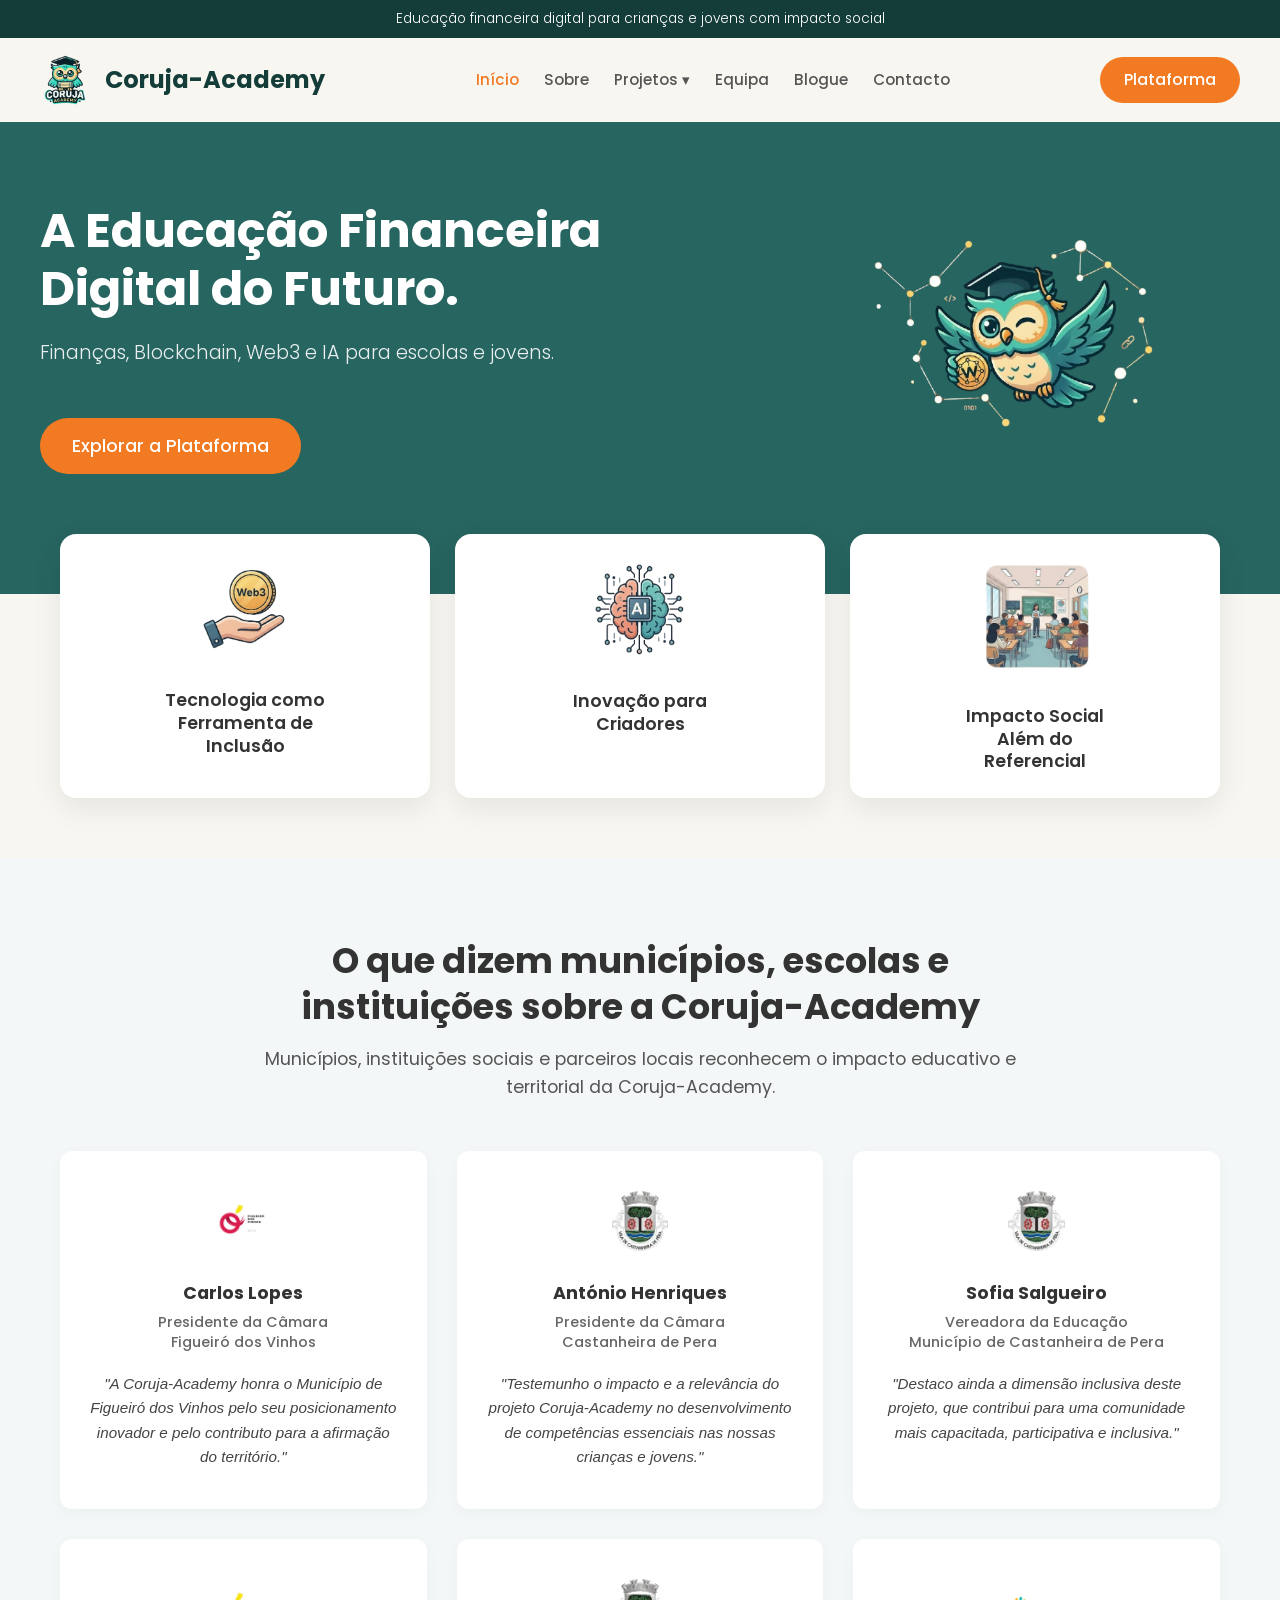
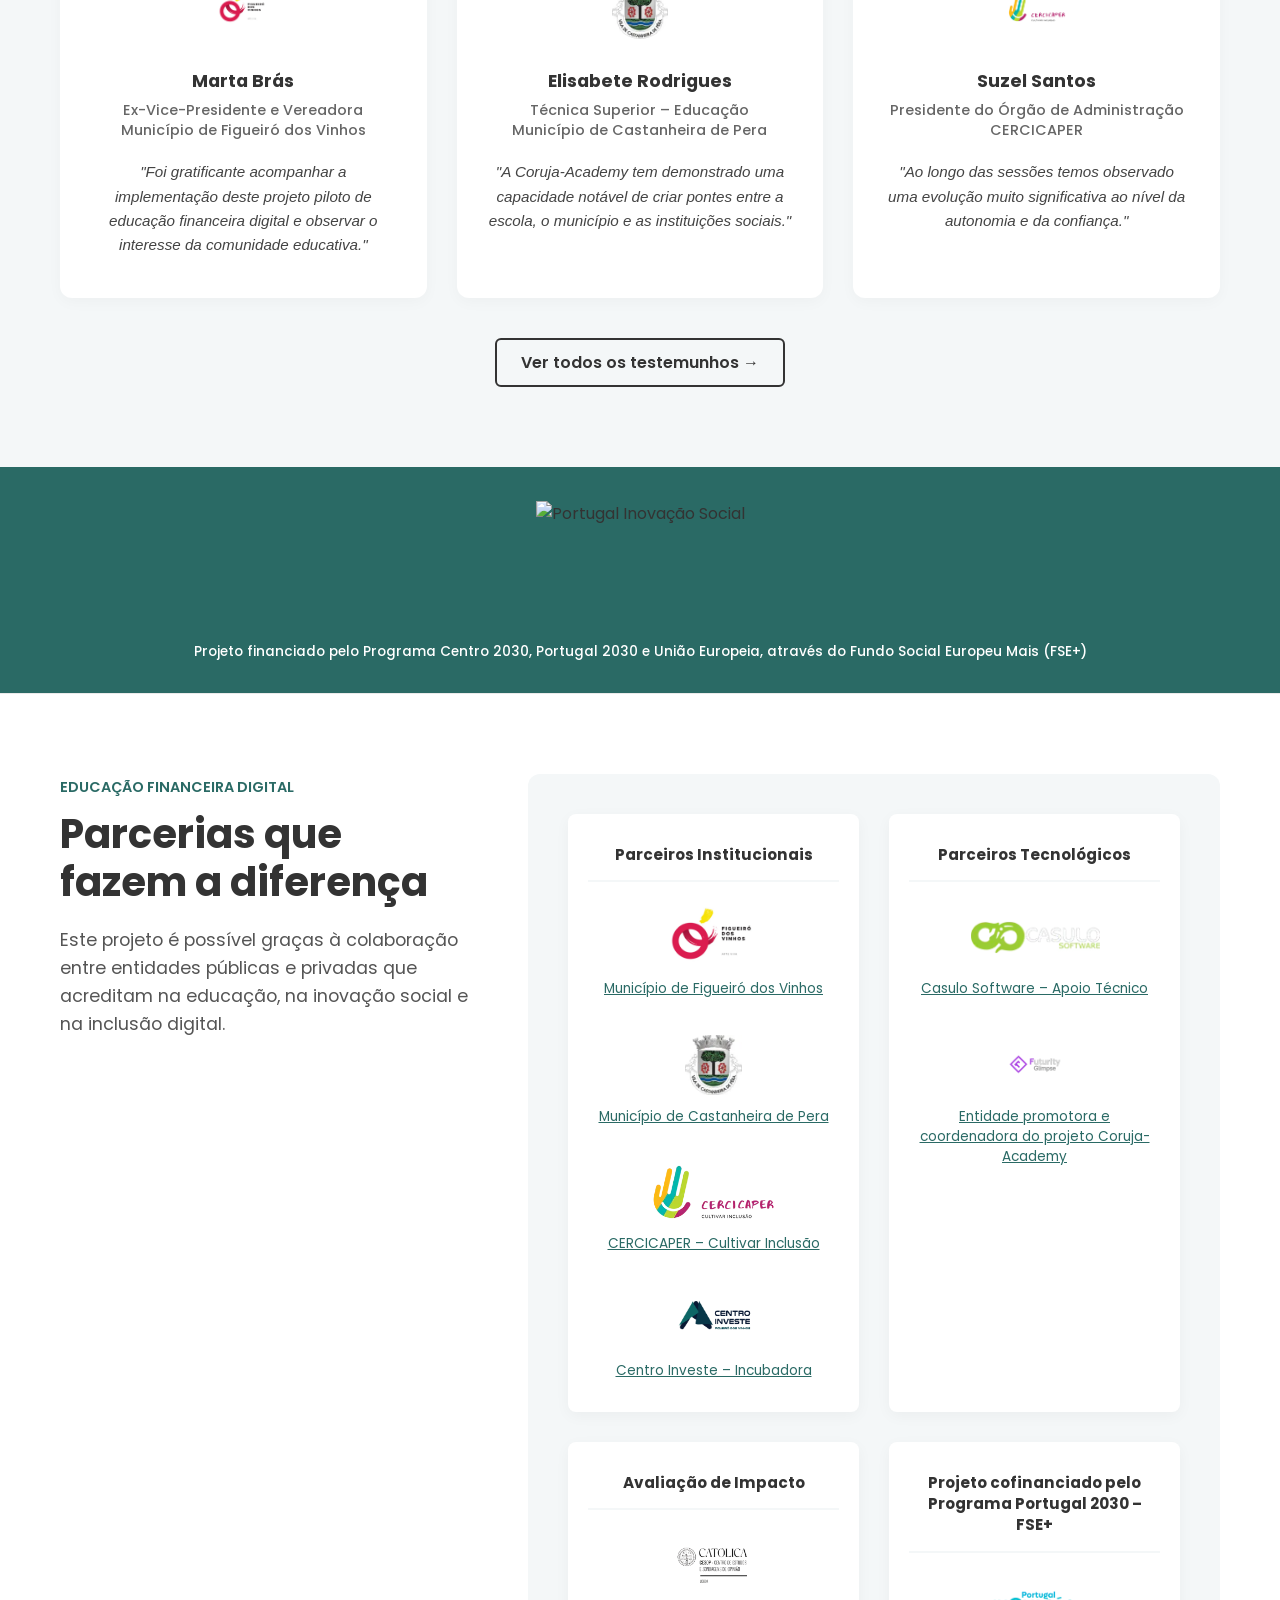
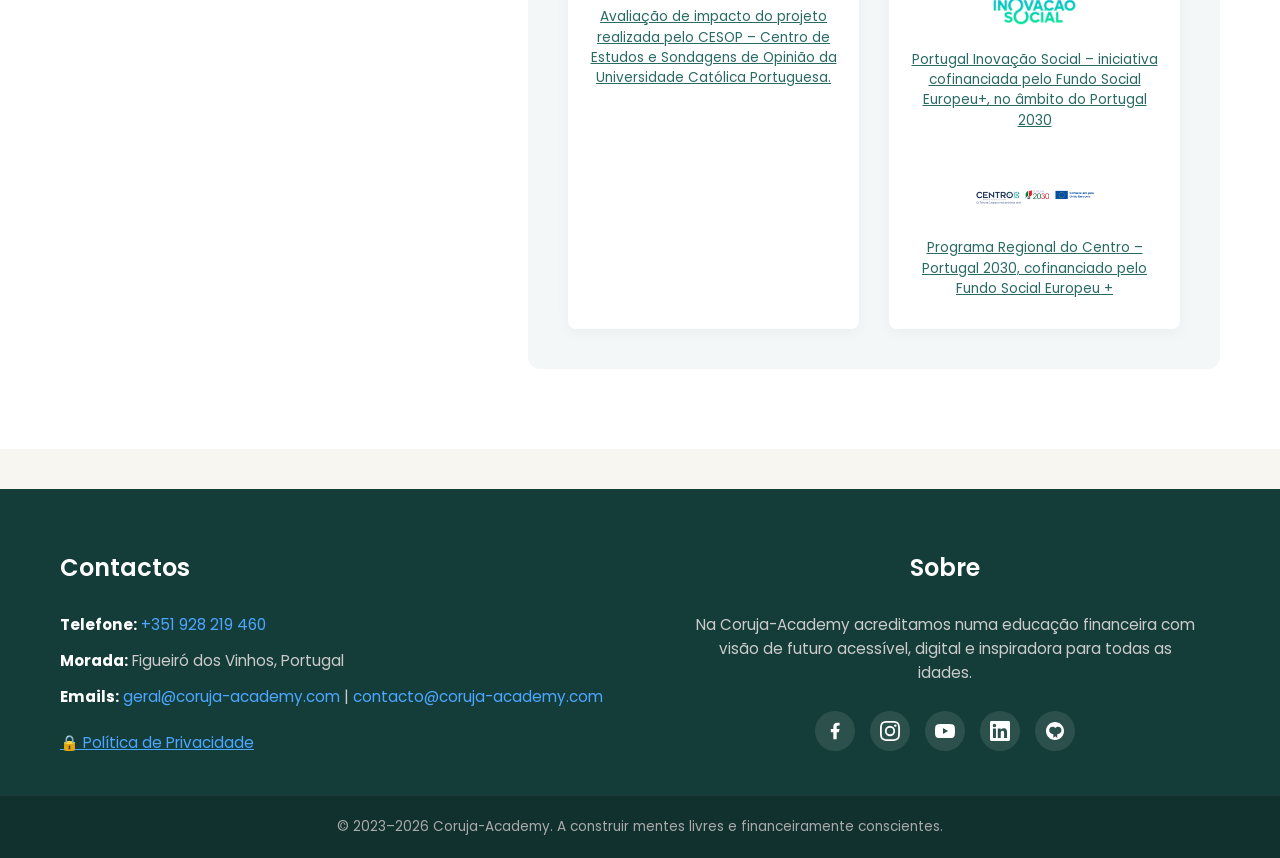
==== commit a1cfbaef: "Finish" ====
--- a/index.html
+++ b/index.html
@@ -171,48 +171,67 @@
           </div>
 
           <div class="partners-logos-grid">
+            
             <div class="partner-box">
               <h3>Parceiros Institucionais</h3>
-              <ul>
-                <li>
-                  <img src="./assets/images/figueiro.webp" alt="Logo figueiro" class="test-logo">
+              <div class="partner-items">
+                <div class="partner-item">
+                  <img src="./assets/images/figueiro.webp" alt="Figueiró dos Vinhos">
                   <a href="#">Município de Figueiró dos Vinhos</a>
-                </li>
-                <li>
-                  <img src="./assets/images/castanheira.webp" alt="Logo castanheira" class="test-logo">
+                </div>
+                <div class="partner-item">
+                  <img src="./assets/images/castanheira.webp" alt="Castanheira de Pera">
                   <a href="#">Município de Castanheira de Pera</a>
-                </li>
-                <li>
-                  <img src="./assets/images/cercicaper.webp" alt="Logo cercicaper" class="test-logo">
+                </div>
+                <div class="partner-item">
+                  <img src="./assets/images/cercicaper.webp" alt="CERCICAPER">
                   <a href="#">CERCICAPER – Cultivar Inclusão</a>
-                </li>
-                <li>
-                  <img src="./assets/images/centroinveste.webp" alt="Logo centroinveste" class="test-logo">
+                </div>
+                <div class="partner-item">
+                  <img src="./assets/images/centroinveste.webp" alt="Centro Investe">
                   <a href="#">Centro Investe – Incubadora</a>
-                </li>
-              </ul>
-            </div>
-            
+                </div>
+              </div>
+            </div>
+
+            <div class="partner-box">
+              <h3>Parceiros Tecnológicos</h3>
+              <div class="partner-items">
+                <div class="partner-item">
+                  <img src="./assets/images/casulo.webp" alt="Casulo Software">
+                  <a href="#">Casulo Software – Apoio Técnico</a>
+                </div>
+                <div class="partner-item">
+                  <img src="./assets/images/futurity.webp" alt="Futurity Glimpse">
+                  <a href="#">Entidade promotora e coordenadora do projeto Coruja-Academy</a>
+                </div>
+              </div>
+            </div>
+
             <div class="partner-box">
               <h3>Avaliação de Impacto</h3>
-              <ul>
-                <li><a href="#">Católica CESOP – Centro de Estudos</a></li>
-              </ul>
+              <div class="partner-items">
+                <div class="partner-item">
+                  <img src="./assets/images/catolica.webp" alt="Católica CESOP">
+                  <a href="#">Avaliação de impacto do projeto realizada pelo CESOP – Centro de Estudos e Sondagens de Opinião da Universidade Católica Portuguesa.</a>
+                </div>
+              </div>
             </div>
 
             <div class="partner-box">
-              <h3>Parceiros Tecnológicos</h3>
-              <ul>
-                <li><a href="#">Casulo Software – Apoio Técnico</a></li>
-              </ul>
-            </div>
-
-            <div class="partner-box">
-              <h3>Entidade Promotora</h3>
-              <ul>
-                <li><a href="#">Futurity Glimpse Lda.</a></li>
-              </ul>
-            </div>
+              <h3>Projeto cofinanciado pelo Programa Portugal 2030 – FSE+</h3>
+              <div class="partner-items">
+                <div class="partner-item">
+                  <img src="./assets/images/inovacaosocial.webp" alt="Portugal Inovação Social">
+                  <a href="#">Portugal Inovação Social – iniciativa cofinanciada pelo Fundo Social Europeu+, no âmbito do Portugal 2030</a>
+                </div>
+                <div class="partner-item">
+                  <img src="./assets/images/centro.webp" alt="Centro 2030">
+                  <a href="#">Programa Regional do Centro – Portugal 2030, cofinanciado pelo Fundo Social Europeu +</a>
+                </div>
+              </div>
+            </div>
+
           </div>
         </div>
       </section>
@@ -281,25 +300,6 @@
         </div>
       </div>
     </footer>
-    <script>
-      document.addEventListener('DOMContentLoaded', function() {
-        const dropdownToggle = document.querySelector('.dropdown > a');
-        const dropdownParent = document.querySelector('.dropdown');
-
-        if(dropdownToggle) {
-          dropdownToggle.addEventListener('click', function(e) {
-            e.preventDefault(); // Evita que a página faça scroll para o topo ao clicar no "#"
-            dropdownParent.classList.toggle('show');
-          });
-
-          // Truque de UX: Fecha o menu se o utilizador clicar noutro local do site
-          document.addEventListener('click', function(e) {
-            if (!dropdownParent.contains(e.target)) {
-              dropdownParent.classList.remove('show');
-            }
-          });
-        }
-      });
-    </script>
+    <script src="./assets/js/main.js"></script>
   </body>
 </html>
--- a/assets/css/global.css
+++ b/assets/css/global.css
@@ -420,4 +420,20 @@
     flex-direction: column;
     gap: 40px;
   }
+}
+
+.feature-icon-equipa img {
+  width: 100px;
+  height: auto;
+  border-radius: 25px;
+}
+
+.frase-destaque {
+  max-width: 800px;       
+  margin: 40px auto;      
+  text-align: center;     
+  font-size: 1.1rem;      
+  line-height: 1.6;       
+  color: var(--color-text-dark); 
+  font-weight: var(--fontWeightSuperBold);
 }
--- a/assets/css/index.css
+++ b/assets/css/index.css
@@ -118,7 +118,7 @@
 .text-center { text-align: center; }
 
 /* =========================================
-   PARCERIAS
+   PARCERIAS (ATUALIZADO)
    ========================================= */
 .partners-section {
   padding: 80px 0;
@@ -134,7 +134,7 @@
 .partners-text {
   flex: 1;
   position: sticky;
-  top: 100px; /* Faz o texto ficar fixo enquanto fazes scroll nos logos */
+  top: 100px;
 }
 
 .partners-text .subtitle {
@@ -167,39 +167,58 @@
   border-radius: 12px;
 }
 
+/* O Cartão Branco */
 .partner-box {
-  text-align: center;
   background: white;
-  padding: 20px;
+  padding: 30px 20px;
   border-radius: 8px;
-  box-shadow: 0 2px 10px rgba(0,0,0,0.02);
-}
-
+  box-shadow: 0 4px 15px rgba(0,0,0,0.04);
+  text-align: center;
+}
+
+/* Título de cada Cartão */
 .partner-box h3 {
-  font-size: 0.9rem;
-  color: #333;
-  margin-bottom: 15px;
+  font-size: 0.95rem;
+  color: var(--color-text-dark);
+  margin-bottom: 25px;
   font-weight: 700;
-  border-bottom: 1px solid #eee;
-  padding-bottom: 10px;
-}
-
-.partner-box ul {
-  list-style: none;
-}
-
-.partner-box li {
-  margin-bottom: 10px;
-}
-
-.partner-box a {
+  border-bottom: 2px solid #f4f7f8;
+  padding-bottom: 15px;
+  line-height: 1.4;
+}
+
+/* Contentor dos Itens (Logos + Links) */
+.partner-items {
+  display: flex;
+  flex-direction: column;
+  gap: 35px; /* Espaço entre cada bloco de logo+texto */
+}
+
+/* Cada Item Individual */
+.partner-item {
+  display: flex;
+  flex-direction: column;
+  align-items: center;
+  gap: 12px; /* Espaço exato entre o logo e o link */
+}
+
+/* A Regra de Ouro para os Logos não partirem o site */
+.partner-item img {
+  max-width: 130px; /* Nenhum logo pode ser mais largo que isto */
+  height: 60px;     /* Força uma altura uniforme */
+  object-fit: contain; /* Garante que o logo encaixa na caixa sem ser distorcido/esmagado */
+}
+
+/* Os Links */
+.partner-item a {
   color: var(--color-primary-teal);
   font-size: 0.85rem;
   text-decoration: underline;
+  line-height: 1.5;
   transition: color 0.3s;
 }
 
-.partner-box a:hover {
+.partner-item a:hover {
   color: var(--color-orange);
 }
 
